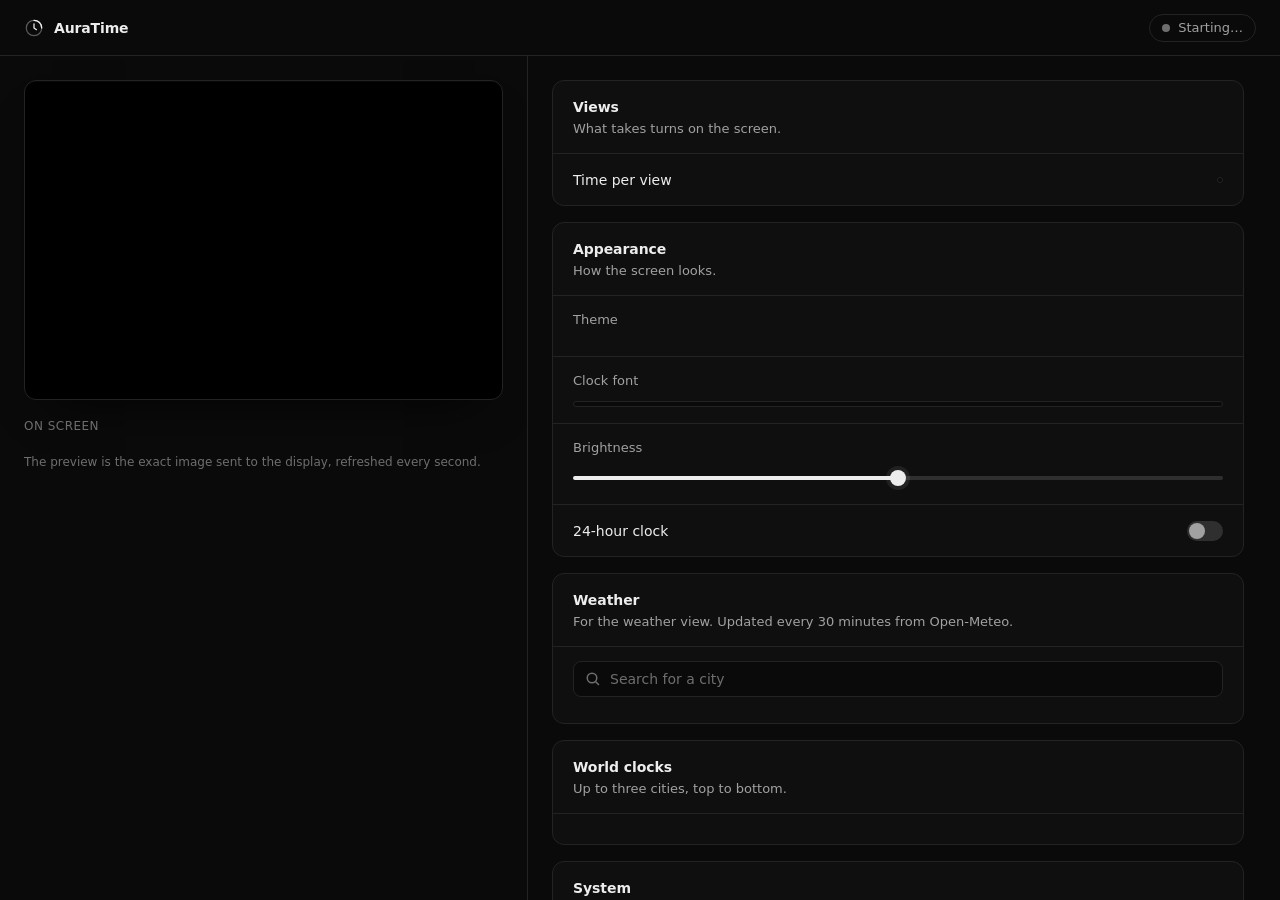
==== AuraTime.Desktop/Ui/index.html @ 9d738408 "feat(app): redesign the settings window as a WebView2 page A quiet, monochrome page in the spirit of" ====
<!doctype html>
<html lang="en">
<head>
  <meta charset="utf-8">
  <meta name="color-scheme" content="dark">
  <meta http-equiv="Content-Security-Policy"
        content="default-src 'none'; img-src 'self' data:; style-src 'self'; font-src 'self'; script-src 'self'">
  <title>AuraTime</title>
  <link rel="stylesheet" href="styles.css">
  <script src="app.js" defer></script>
</head>
<body>
  <header class="topbar">
    <div class="brand">
      <svg class="mark" viewBox="0 0 24 24" aria-hidden="true">
        <circle cx="12" cy="12" r="9.25" fill="none" stroke="currentColor" stroke-width="1.5" opacity=".35"/>
        <path d="M12 2.75a9.25 9.25 0 0 1 9.25 9.25" fill="none" stroke="currentColor" stroke-width="1.5" stroke-linecap="round"/>
        <path d="M12 7v5l3 2" fill="none" stroke="currentColor" stroke-width="1.5" stroke-linecap="round" stroke-linejoin="round"/>
      </svg>
      <span>AuraTime</span>
    </div>
    <div class="status" id="status" data-state="starting" role="status" aria-live="polite">
      <span class="dot" aria-hidden="true"></span>
      <span id="status-text">Starting…</span>
    </div>
  </header>

  <main class="layout">
    <section class="stage" aria-label="Screen preview">
      <div class="preview">
        <img id="preview" width="480" height="320" alt="Live preview of the desk display">
      </div>
      <div class="trail-row">
        <span class="eyebrow">On screen</span>
        <ol id="trail" class="trail" aria-label="Views taking turns"></ol>
      </div>
      <p class="footnote">The preview is the exact image sent to the display, refreshed every second.</p>
    </section>

    <div class="panel">
      <section class="card" aria-labelledby="views-title">
        <header class="card-head">
          <h2 id="views-title">Views</h2>
          <p>What takes turns on the screen.</p>
        </header>
        <div id="views"></div>
        <div class="row">
          <span class="row-title" id="seconds-label">Time per view</span>
          <div class="segmented" id="seconds" role="radiogroup" aria-labelledby="seconds-label"></div>
        </div>
      </section>

      <section class="card" aria-labelledby="look-title">
        <header class="card-head">
          <h2 id="look-title">Appearance</h2>
          <p>How the screen looks.</p>
        </header>
        <div class="field">
          <span class="field-label" id="theme-label">Theme</span>
          <div class="swatches" id="themes" role="radiogroup" aria-labelledby="theme-label"></div>
        </div>
        <div class="field">
          <span class="field-label" id="font-label">Clock font</span>
          <div class="segmented fill" id="fonts" role="radiogroup" aria-labelledby="font-label"></div>
        </div>
        <div class="field">
          <div class="field-head">
            <label class="field-label" for="brightness">Brightness</label>
            <output id="brightness-value" for="brightness"></output>
          </div>
          <input type="range" id="brightness" min="0" max="100" step="1">
        </div>
        <div class="row">
          <span class="row-text">
            <span class="row-title" id="use24h-label">24-hour clock</span>
          </span>
          <button class="switch" id="use24h" role="switch" aria-labelledby="use24h-label"></button>
        </div>
      </section>

      <section class="card" aria-labelledby="weather-title">
        <header class="card-head">
          <h2 id="weather-title">Weather</h2>
          <p>For the weather view. Updated every 30 minutes from Open-Meteo.</p>
        </header>
        <div class="field">
          <div class="search">
            <svg class="search-icon" viewBox="0 0 16 16" aria-hidden="true">
              <circle cx="7" cy="7" r="4.75" fill="none" stroke="currentColor" stroke-width="1.5"/>
              <path d="m10.5 10.5 3 3" stroke="currentColor" stroke-width="1.5" stroke-linecap="round"/>
            </svg>
            <input id="city" type="text" placeholder="Search for a city" autocomplete="off" spellcheck="false"
                   role="combobox" aria-label="Search for a city" aria-expanded="false" aria-controls="city-results"
                   aria-autocomplete="list">
            <ul id="city-results" class="results" role="listbox" aria-label="Matching cities" hidden></ul>
          </div>
          <p class="hint" id="city-current"></p>
        </div>
      </section>

      <section class="card" aria-labelledby="world-title">
        <header class="card-head">
          <h2 id="world-title">World clocks</h2>
          <p>Up to three cities, top to bottom.</p>
        </header>
        <div class="field stack" id="world"></div>
      </section>

      <section class="card" aria-labelledby="system-title">
        <header class="card-head">
          <h2 id="system-title">System</h2>
          <p>How AuraTime runs on this PC.</p>
        </header>
        <div class="row">
          <span class="row-text">
            <span class="row-title" id="autostart-label">Start with Windows</span>
            <span class="row-desc">Opens in the notification area when you sign in.</span>
          </span>
          <button class="switch" id="autostart" role="switch" aria-labelledby="autostart-label"></button>
        </div>
        <div class="row">
          <span class="row-text">
            <span class="row-title" id="admin-label">CPU temperature</span>
            <span class="row-desc" id="admin-desc">Needs administrator rights. Windows asks once, then AuraTime restarts.</span>
          </span>
          <button class="switch" id="admin" role="switch" aria-labelledby="admin-label" aria-describedby="admin-desc"></button>
        </div>
      </section>
    </div>
  </main>
</body>
</html>
---- AuraTime.Desktop/Ui/styles.css ----
/* AuraTime settings window. Quiet, monochrome, one accent per state: in the spirit of Vercel's Geist. */

@font-face { font-family: "Inter"; src: url("fonts/inter.woff2") format("woff2"); font-weight: 100 900; font-display: block; }
@font-face { font-family: "Outfit"; src: url("fonts/outfit.woff2") format("woff2"); font-weight: 100 900; font-display: block; }
@font-face { font-family: "Orbitron"; src: url("fonts/orbitron.woff2") format("woff2"); font-weight: 400 900; font-display: block; }
@font-face { font-family: "Playfair Display"; src: url("fonts/playfair-display-italic.woff2") format("woff2"); font-style: italic; font-weight: 400 900; font-display: block; }

:root {
  --bg: #0a0a0a;
  --surface: #0f0f0f;
  --raised: #161616;
  --hover: #1f1f1f;
  --border: #232323;
  --border-strong: #2f2f2f;
  --text: #ededed;
  --muted: #a1a1a1;
  --subtle: #6e6e6e;
  --primary: #ededed;
  --on-primary: #0a0a0a;
  --ok: #3ecf8e;
  --warn: #f5a524;
  --err: #f87171;
  --focus: #52a8ff;
  --radius: 8px;
  --radius-lg: 12px;
  --ease: cubic-bezier(.2, .8, .2, 1);
  color-scheme: dark;
}

* { box-sizing: border-box; }

html, body { height: 100%; margin: 0; }

body {
  display: grid;
  grid-template-rows: 56px minmax(0, 1fr);
  background: var(--bg);
  color: var(--text);
  font: 14px/20px "Inter", "Segoe UI", system-ui, sans-serif;
  font-feature-settings: "cv11", "ss01";
  -webkit-font-smoothing: antialiased;
  overflow: hidden;
  user-select: none;
  cursor: default;
}

button, input, select { font: inherit; color: inherit; }

:focus { outline: none; }
:focus-visible { outline: 2px solid var(--focus); outline-offset: 2px; }

/* ------------------------------ top bar ------------------------------ */

.topbar {
  display: flex;
  align-items: center;
  justify-content: space-between;
  padding: 0 24px;
  border-bottom: 1px solid var(--border);
}

.brand { display: flex; align-items: center; gap: 10px; font-weight: 600; letter-spacing: -0.01em; }
.mark { width: 20px; height: 20px; color: var(--text); }

.status {
  display: inline-flex;
  align-items: center;
  gap: 8px;
  max-width: 60%;
  height: 28px;
  padding: 0 12px;
  border: 1px solid var(--border);
  border-radius: 999px;
  color: var(--muted);
  font-size: 13px;
  white-space: nowrap;
}
#status-text { overflow: hidden; text-overflow: ellipsis; }
.status .dot { flex: none; width: 8px; height: 8px; border-radius: 50%; background: var(--subtle); transition: background .2s var(--ease); }
.status[data-state="connected"] { color: var(--text); }
.status[data-state="connected"] .dot { background: var(--ok); box-shadow: 0 0 0 3px rgb(62 207 142 / .16); }
.status[data-state="connecting"] .dot { background: var(--muted); animation: pulse 1.2s ease-in-out infinite; }
.status[data-state="busy"] .dot { background: var(--warn); }
.status[data-state="error"] .dot { background: var(--err); }

@keyframes pulse { 50% { opacity: .35; } }

/* ------------------------------ layout ------------------------------ */

.layout { display: grid; grid-template-columns: 528px minmax(0, 1fr); min-height: 0; }

.stage {
  display: flex;
  flex-direction: column;
  gap: 16px;
  padding: 24px;
  border-right: 1px solid var(--border);
  overflow-y: auto;
}

.preview {
  overflow: hidden;
  border: 1px solid var(--border);
  border-radius: var(--radius-lg);
  background: #000;
  box-shadow: 0 1px 0 rgb(255 255 255 / .03) inset, 0 24px 48px -28px rgb(0 0 0 / .9);
}
.preview img { display: block; width: 100%; height: auto; aspect-ratio: 3 / 2; }
.preview img:not([src]) { visibility: hidden; }

.trail-row { display: flex; align-items: center; gap: 12px; }
.eyebrow { color: var(--subtle); font-size: 12px; font-weight: 500; letter-spacing: .04em; text-transform: uppercase; }
.trail { display: flex; flex-wrap: wrap; gap: 6px; margin: 0; padding: 0; list-style: none; }
.trail li {
  height: 24px;
  padding: 0 10px;
  border: 1px solid var(--border);
  border-radius: 999px;
  color: var(--subtle);
  font-size: 12px;
  line-height: 22px;
  transition: color .2s var(--ease), border-color .2s var(--ease), background .2s var(--ease);
}
.trail li[aria-current="true"] { border-color: var(--border-strong); background: var(--raised); color: var(--text); }

.footnote { margin: 0; color: var(--subtle); font-size: 12px; }

.panel {
  display: flex;
  flex-direction: column;
  gap: 16px;
  padding: 24px;
  overflow-y: auto;
  scrollbar-gutter: stable;
}

/* ------------------------------ cards ------------------------------ */

.card { flex: none; border: 1px solid var(--border); border-radius: var(--radius-lg); background: var(--surface); }
.card-head { padding: 16px 20px 14px; }
.card-head h2 { margin: 0; font-size: 14px; font-weight: 600; letter-spacing: -0.005em; }
.card-head p { margin: 2px 0 0; color: var(--muted); font-size: 13px; }

.row {
  display: flex;
  align-items: center;
  justify-content: space-between;
  gap: 16px;
  min-height: 52px;
  padding: 10px 20px;
  border-top: 1px solid var(--border);
}
.row-text { display: flex; flex-direction: column; gap: 2px; min-width: 0; }
.row-title { font-weight: 500; }
.row-desc { color: var(--muted); font-size: 13px; }

.field { display: flex; flex-direction: column; gap: 10px; padding: 14px 20px 16px; border-top: 1px solid var(--border); }
.field-head { display: flex; align-items: baseline; justify-content: space-between; }
.field-label { color: var(--muted); font-size: 13px; font-weight: 500; }
output { color: var(--text); font-size: 13px; font-variant-numeric: tabular-nums; }
.stack { gap: 8px; }
.hint { margin: 0; color: var(--muted); font-size: 13px; }
.hint strong { color: var(--text); font-weight: 500; }

/* ------------------------------ switch ------------------------------ */

.switch {
  flex: none;
  position: relative;
  width: 36px;
  height: 20px;
  padding: 0;
  border: 0;
  border-radius: 999px;
  background: var(--border-strong);
  transition: background .18s var(--ease);
}
.switch::after {
  content: "";
  position: absolute;
  top: 2px;
  left: 2px;
  width: 16px;
  height: 16px;
  border-radius: 50%;
  background: var(--muted);
  transition: transform .18s var(--ease), background .18s var(--ease);
}
.switch[aria-checked="true"] { background: var(--primary); }
.switch[aria-checked="true"]::after { transform: translateX(16px); background: var(--on-primary); }
.switch:disabled { opacity: .4; }
.switch:not(:disabled):not([aria-disabled="true"]):hover { filter: brightness(1.12); }

/* ------------------------------ segmented ------------------------------ */

.segmented {
  display: inline-flex;
  gap: 2px;
  padding: 2px;
  border: 1px solid var(--border);
  border-radius: var(--radius);
  background: var(--bg);
}
.segmented button {
  height: 28px;
  min-width: 40px;
  padding: 0 10px;
  border: 0;
  border-radius: 6px;
  background: transparent;
  color: var(--muted);
  font-variant-numeric: tabular-nums;
  transition: background .15s var(--ease), color .15s var(--ease);
}
.segmented button:hover { color: var(--text); }
.segmented button[aria-checked="true"] { background: var(--hover); color: var(--text); box-shadow: 0 0 0 1px var(--border-strong) inset; }
.segmented.fill { display: grid; grid-auto-columns: 1fr; grid-auto-flow: column; }
.segmented.fill button { height: 40px; font-size: 17px; }

/* ------------------------------ theme swatches ------------------------------ */

.swatches { display: grid; grid-template-columns: repeat(5, minmax(0, 1fr)); gap: 10px; }
.swatch { display: flex; flex-direction: column; gap: 8px; padding: 0; border: 0; background: none; color: var(--muted); font-size: 12px; text-align: left; }
.swatch-chip {
  position: relative;
  height: 52px;
  border: 1px solid var(--border);
  border-radius: var(--radius);
  transition: box-shadow .15s var(--ease);
}
.swatch-chip::after {
  content: "";
  position: absolute;
  left: 10px;
  bottom: 10px;
  width: 18px;
  height: 3px;
  border-radius: 2px;
  background: var(--chip-accent);
}
.swatch:hover .swatch-chip { box-shadow: 0 0 0 1px var(--border-strong); }
.swatch[aria-checked="true"] { color: var(--text); }
.swatch[aria-checked="true"] .swatch-chip { box-shadow: 0 0 0 2px var(--bg), 0 0 0 3px var(--primary); }
.swatch-name { overflow: hidden; white-space: nowrap; text-overflow: ellipsis; }

/* ------------------------------ range ------------------------------ */

input[type="range"] { width: 100%; height: 20px; margin: 0; background: none; -webkit-appearance: none; appearance: none; }
input[type="range"]::-webkit-slider-runnable-track {
  height: 4px;
  border-radius: 2px;
  background: linear-gradient(to right, var(--primary) var(--fill, 50%), var(--border-strong) var(--fill, 50%));
}
input[type="range"]::-webkit-slider-thumb {
  -webkit-appearance: none;
  width: 16px;
  height: 16px;
  margin-top: -6px;
  border: 0;
  border-radius: 50%;
  background: var(--primary);
  box-shadow: 0 0 0 4px rgb(237 237 237 / .08);
  transition: box-shadow .15s var(--ease);
}
input[type="range"]:hover::-webkit-slider-thumb { box-shadow: 0 0 0 6px rgb(237 237 237 / .1); }

/* ------------------------------ inputs and selects ------------------------------ */

.select, .search input {
  width: 100%;
  height: 36px;
  padding: 0 12px;
  border: 1px solid var(--border);
  border-radius: var(--radius);
  background: var(--bg);
  transition: border-color .15s var(--ease);
}
.select:hover, .search input:hover { border-color: var(--border-strong); }
.select:focus-visible, .search input:focus-visible { outline: none; border-color: var(--subtle); box-shadow: 0 0 0 3px rgb(82 168 255 / .25); }

.select {
  padding-right: 36px;
  -webkit-appearance: none;
  appearance: none;
  background-image: url("data:image/svg+xml,%3Csvg xmlns='http://www.w3.org/2000/svg' viewBox='0 0 16 16'%3E%3Cpath d='m4.5 6.5 3.5 3.5 3.5-3.5' fill='none' stroke='%23a1a1a1' stroke-width='1.5' stroke-linecap='round' stroke-linejoin='round'/%3E%3C/svg%3E");
  background-repeat: no-repeat;
  background-position: right 10px center;
  background-size: 16px;
}
.select option { background: var(--raised); color: var(--text); }
.select.empty { color: var(--subtle); }

.search { position: relative; }
.search input { padding-left: 36px; user-select: text; }
.search input::placeholder { color: var(--subtle); }
.search-icon { position: absolute; top: 10px; left: 12px; width: 16px; height: 16px; color: var(--subtle); pointer-events: none; }

.results {
  position: absolute;
  z-index: 10;
  top: calc(100% + 6px);
  left: 0;
  right: 0;
  margin: 0;
  padding: 4px;
  list-style: none;
  border: 1px solid var(--border-strong);
  border-radius: var(--radius);
  background: var(--raised);
  box-shadow: 0 16px 40px -12px rgb(0 0 0 / .8);
}
.results li { display: flex; flex-direction: column; padding: 8px 10px; border-radius: 6px; }
.results li[aria-selected="true"] { background: var(--hover); }
.results .result-name { font-weight: 500; }
.results .result-region { color: var(--muted); font-size: 12px; }
.results .result-empty { color: var(--muted); }

/* ------------------------------ narrow windows ------------------------------ */

@media (max-width: 960px) {
  .layout { grid-template-columns: minmax(0, 1fr); overflow-y: auto; }
  .stage { border-right: 0; border-bottom: 1px solid var(--border); overflow: visible; }
  .panel { overflow: visible; }
  .swatches { grid-template-columns: repeat(3, minmax(0, 1fr)); }
}

/* ------------------------------ scrollbars ------------------------------ */

::-webkit-scrollbar { width: 12px; height: 12px; }
::-webkit-scrollbar-track { background: transparent; }
::-webkit-scrollbar-thumb { border: 4px solid var(--bg); border-radius: 999px; background: var(--border-strong); }
::-webkit-scrollbar-thumb:hover { background: var(--subtle); }

@media (prefers-reduced-motion: reduce) {
  *, *::before, *::after { transition: none !important; animation: none !important; }
}
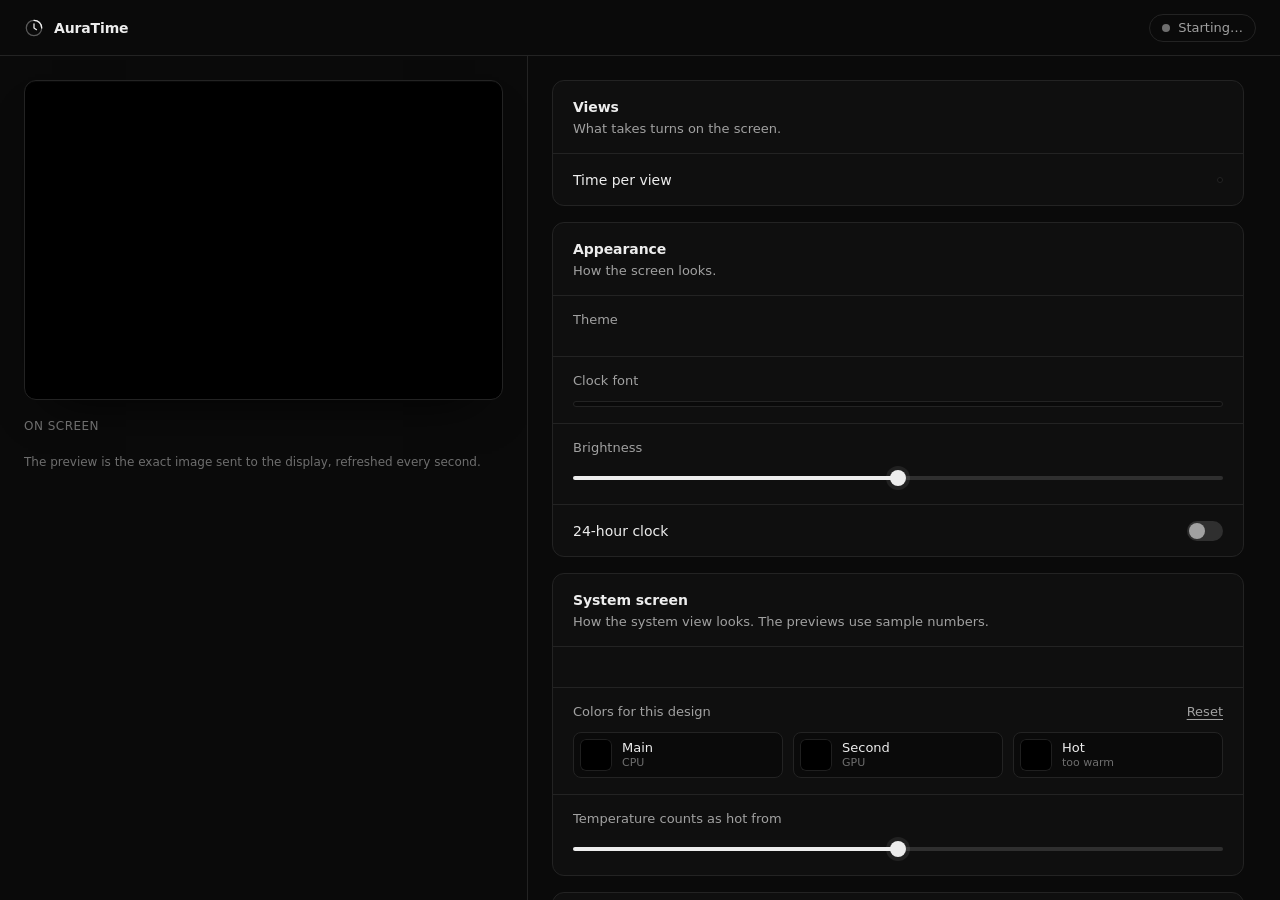
==== commit 4c1f61d9: "feat(app): five system designs with editable colours, more sensors Minimal, full panel, gauges, bars" ====
--- a/AuraTime.Desktop/Ui/index.html
+++ b/AuraTime.Desktop/Ui/index.html
@@ -78,6 +78,35 @@
         </div>
       </section>
 
+      <section class="card" aria-labelledby="design-title">
+        <header class="card-head">
+          <h2 id="design-title">System screen</h2>
+          <p>How the system view looks. The previews use sample numbers.</p>
+        </header>
+        <div class="field">
+          <div class="designs" id="designs" role="radiogroup" aria-label="System design"></div>
+          <p class="hint" id="design-desc"></p>
+        </div>
+        <div class="field">
+          <div class="field-head">
+            <span class="field-label" id="colors-label">Colors for this design</span>
+            <button class="link" id="reset-colors" type="button">Reset</button>
+          </div>
+          <div class="colors" role="group" aria-labelledby="colors-label">
+            <label class="color"><input type="color" id="color-accent"><span>Main<small>CPU</small></span></label>
+            <label class="color"><input type="color" id="color-secondary"><span>Second<small>GPU</small></span></label>
+            <label class="color"><input type="color" id="color-alert"><span>Hot<small>too warm</small></span></label>
+          </div>
+        </div>
+        <div class="field">
+          <div class="field-head">
+            <label class="field-label" for="alert-temp">Temperature counts as hot from</label>
+            <output id="alert-temp-value" for="alert-temp"></output>
+          </div>
+          <input type="range" id="alert-temp" min="50" max="100" step="1">
+        </div>
+      </section>
+
       <section class="card" aria-labelledby="weather-title">
         <header class="card-head">
           <h2 id="weather-title">Weather</h2>
--- a/AuraTime.Desktop/Ui/styles.css
+++ b/AuraTime.Desktop/Ui/styles.css
@@ -324,6 +324,61 @@
   .swatches { grid-template-columns: repeat(3, minmax(0, 1fr)); }
 }
 
+/* ------------------------------ system designs ------------------------------ */
+
+.designs { display: grid; grid-template-columns: repeat(auto-fill, minmax(132px, 1fr)); gap: 10px; }
+.design { display: flex; flex-direction: column; gap: 8px; padding: 0; border: 0; background: none; color: var(--muted); font-size: 12px; text-align: left; }
+.design-thumb {
+  display: block;
+  width: 100%;
+  height: auto;
+  aspect-ratio: 3 / 2;
+  border: 1px solid var(--border);
+  border-radius: var(--radius);
+  background: #000;
+  transition: box-shadow .15s var(--ease);
+}
+.design-thumb:not([src]) { visibility: hidden; }
+.design:hover .design-thumb { box-shadow: 0 0 0 1px var(--border-strong); }
+.design[aria-checked="true"] { color: var(--text); }
+.design[aria-checked="true"] .design-thumb { box-shadow: 0 0 0 2px var(--bg), 0 0 0 3px var(--primary); }
+.design-name { font-weight: 500; }
+
+.colors { display: grid; grid-template-columns: repeat(3, minmax(0, 1fr)); gap: 10px; }
+.color {
+  display: flex;
+  align-items: center;
+  gap: 10px;
+  min-width: 0;
+  padding: 6px 10px 6px 6px;
+  border: 1px solid var(--border);
+  border-radius: var(--radius);
+  background: var(--bg);
+  transition: border-color .15s var(--ease);
+}
+.color:hover { border-color: var(--border-strong); }
+.color:focus-within { border-color: var(--subtle); box-shadow: 0 0 0 3px rgb(82 168 255 / .25); }
+.color span { display: flex; flex-direction: column; min-width: 0; font-size: 13px; line-height: 16px; }
+.color small { color: var(--subtle); font-size: 11px; line-height: 14px; }
+.color input[type="color"] {
+  flex: none;
+  width: 32px;
+  height: 32px;
+  padding: 0;
+  border: 0;
+  border-radius: 6px;
+  background: none;
+  -webkit-appearance: none;
+  appearance: none;
+}
+.color input[type="color"]:focus-visible { outline: none; }
+.color input[type="color"]::-webkit-color-swatch-wrapper { padding: 0; }
+.color input[type="color"]::-webkit-color-swatch { border: 1px solid rgb(255 255 255 / .12); border-radius: 6px; }
+
+.link { padding: 0; border: 0; background: none; color: var(--muted); font-size: 13px; text-decoration: underline; text-underline-offset: 3px; }
+.link:hover { color: var(--text); }
+.link:disabled { color: var(--subtle); text-decoration: none; }
+
 /* ------------------------------ scrollbars ------------------------------ */
 
 ::-webkit-scrollbar { width: 12px; height: 12px; }
